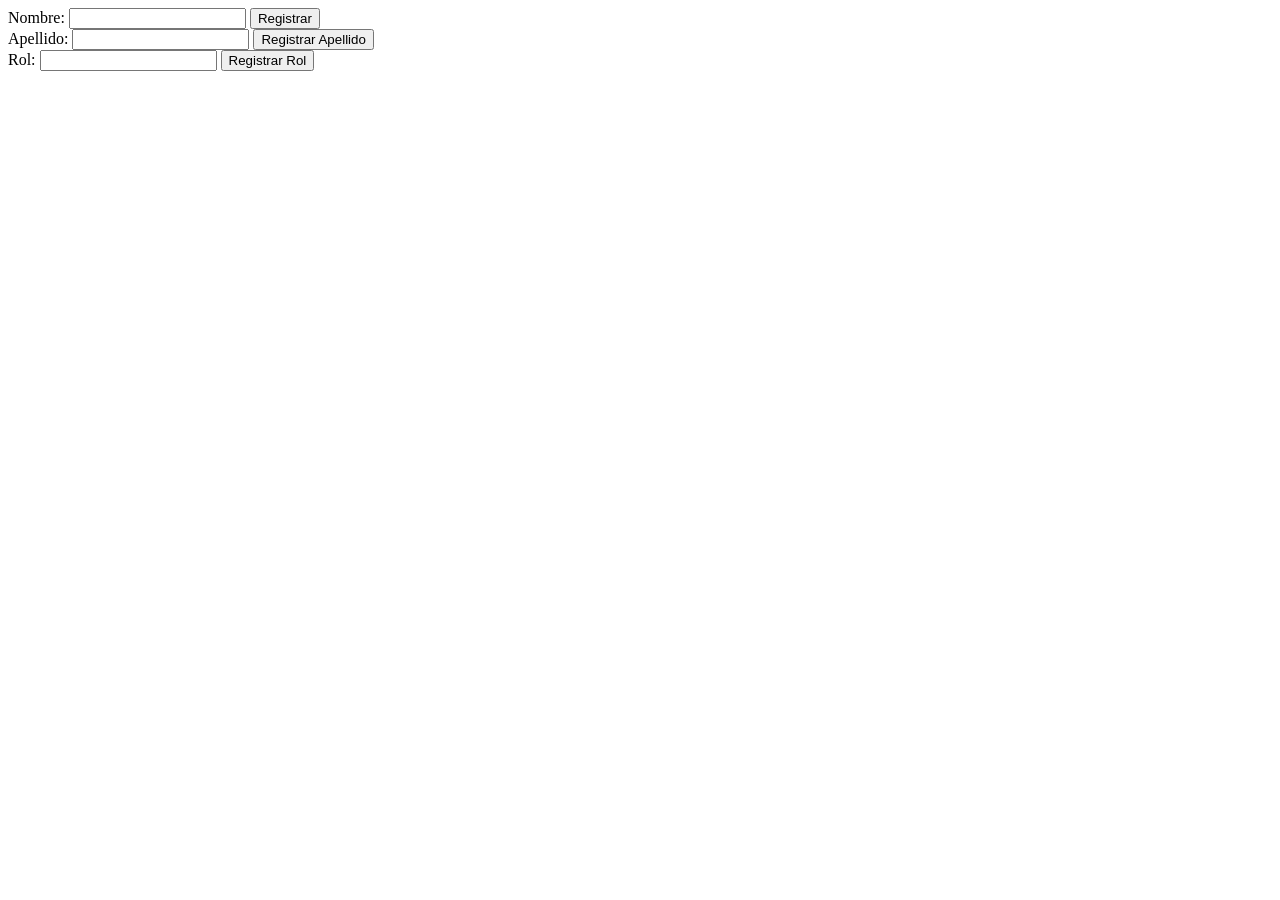
==== CLASE 14.07.2026/Actividad manejo del LocalStorage/index.html @ 0611e36c "Add files via upload" ====
<!DOCTYPE html>
<html lang="en">
<head>
    <meta charset="UTF-8">
    <meta name="viewport" content="width=device-width, initial-scale=1.0">
    <title>Registro de Clientes</title>
    <script type="module" src="./controlador.js"></script>
</head>
<body>
    <div>
        <div>Nombre:
        <input type="text" id="nombre">
        <button id="boton_registrar">Registrar</button>
        </div>
        
        <div>Apellido:
        <input type="text" id="apellido">
        <button id="boton_registrarApellido">Registrar Apellido</button>
        </div>
        
        <div>Rol:
        <input type="text" id="rol">
        <button id="boton_registrarRol">Registrar Rol</button>
        </div>
    </div>
</body>
</html>

<!-- metodos para manipular el localStorage
setItem(key, value)
getItem(key) -->


<!-- que estructura de datos que se almacena en el localStorage

respuesta: JSON -->
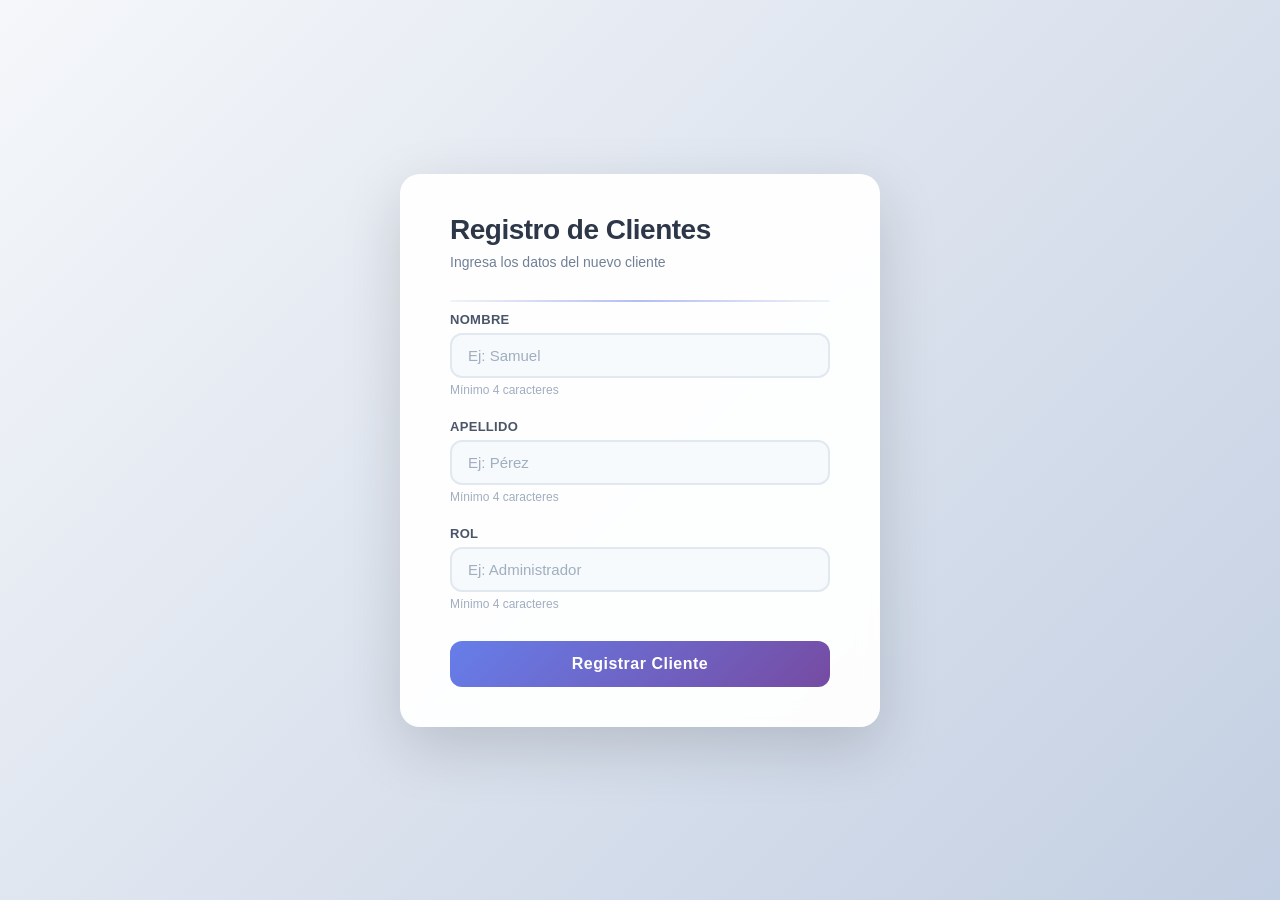
==== commit 225d82de: "Add files via upload" ====
--- a/CLASE 14.07.2026/Actividad manejo del LocalStorage/index.html
+++ b/CLASE 14.07.2026/Actividad manejo del LocalStorage/index.html
@@ -4,24 +4,35 @@
     <meta charset="UTF-8">
     <meta name="viewport" content="width=device-width, initial-scale=1.0">
     <title>Registro de Clientes</title>
+    <link rel="stylesheet" href="styles.css">
     <script type="module" src="./controlador.js"></script>
 </head>
 <body>
-    <div>
-        <div>Nombre:
-        <input type="text" id="nombre">
-        <button id="boton_registrar">Registrar</button>
+    <div class="container">
+        <h1>Registro de Clientes</h1>
+        <p class="subtitle">Ingresa los datos del nuevo cliente</p>
+        
+        <div class="divider"></div>
+
+        <div class="form-group">
+            <label for="nombre">Nombre</label>
+            <input type="text" id="nombre" placeholder="Ej: Samuel" autocomplete="off">
+            <p class="hint">Mínimo 4 caracteres</p>
         </div>
         
-        <div>Apellido:
-        <input type="text" id="apellido">
-        <button id="boton_registrarApellido">Registrar Apellido</button>
+        <div class="form-group">
+            <label for="apellido">Apellido</label>
+            <input type="text" id="apellido" placeholder="Ej: Pérez" autocomplete="off">
+            <p class="hint">Mínimo 4 caracteres</p>
         </div>
         
-        <div>Rol:
-        <input type="text" id="rol">
-        <button id="boton_registrarRol">Registrar Rol</button>
+        <div class="form-group">
+            <label for="rol">Rol</label>
+            <input type="text" id="rol" placeholder="Ej: Administrador" autocomplete="off">
+            <p class="hint">Mínimo 4 caracteres</p>
         </div>
+
+        <button id="boton_registrar" class="btn-registrar">Registrar Cliente</button>
     </div>
 </body>
 </html>
--- a/CLASE 14.07.2026/Actividad manejo del LocalStorage/styles.css
+++ b/CLASE 14.07.2026/Actividad manejo del LocalStorage/styles.css
@@ -0,0 +1,189 @@
+/* Reset y estilos base */
+* {
+    margin: 0;
+    padding: 0;
+    box-sizing: border-box;
+}
+
+body {
+    font-family: 'Segoe UI', Tahoma, Geneva, Verdana, sans-serif;
+    background: linear-gradient(135deg, #f5f7fa 0%, #c3cfe2 100%);
+    min-height: 100vh;
+    display: flex;
+    justify-content: center;
+    align-items: center;
+    padding: 20px;
+}
+
+/* Contenedor principal */
+.container {
+    background: rgba(255, 255, 255, 0.95);
+    backdrop-filter: blur(10px);
+    border-radius: 20px;
+    padding: 40px 50px;
+    width: 100%;
+    max-width: 480px;
+    box-shadow: 0 20px 60px rgba(0, 0, 0, 0.15);
+    transition: transform 0.3s ease;
+}
+
+.container:hover {
+    transform: translateY(-5px);
+}
+
+/* Título */
+h1 {
+    font-size: 28px;
+    font-weight: 700;
+    color: #2d3748;
+    margin-bottom: 8px;
+    letter-spacing: -0.5px;
+}
+
+.subtitle {
+    color: #718096;
+    font-size: 14px;
+    margin-bottom: 30px;
+    font-weight: 400;
+}
+
+/* Grupo de campos */
+.form-group {
+    margin-bottom: 22px;
+}
+
+.form-group label {
+    display: block;
+    font-size: 13px;
+    font-weight: 600;
+    color: #4a5568;
+    margin-bottom: 6px;
+    letter-spacing: 0.3px;
+    text-transform: uppercase;
+}
+
+.form-group input {
+    width: 100%;
+    padding: 12px 16px;
+    font-size: 15px;
+    font-family: 'Segoe UI', Tahoma, Geneva, Verdana, sans-serif;
+    border: 2px solid #e2e8f0;
+    border-radius: 12px;
+    background: #f7fafc;
+    transition: all 0.3s ease;
+    color: #2d3748;
+    outline: none;
+}
+
+.form-group input:focus {
+    border-color: #667eea;
+    background: #ffffff;
+    box-shadow: 0 0 0 4px rgba(102, 126, 234, 0.15);
+}
+
+.form-group input::placeholder {
+    color: #a0aec0;
+    font-weight: 300;
+}
+
+/* Botón */
+.btn-registrar {
+    width: 100%;
+    padding: 14px 20px;
+    font-size: 16px;
+    font-weight: 600;
+    font-family: 'Segoe UI', Tahoma, Geneva, Verdana, sans-serif;
+    color: #ffffff;
+    background: linear-gradient(135deg, #667eea 0%, #764ba2 100%);
+    border: none;
+    border-radius: 12px;
+    cursor: pointer;
+    transition: all 0.3s ease;
+    letter-spacing: 0.5px;
+    margin-top: 8px;
+    position: relative;
+    overflow: hidden;
+}
+
+.btn-registrar:hover {
+    transform: translateY(-2px);
+    box-shadow: 0 10px 30px rgba(102, 126, 234, 0.4);
+}
+
+.btn-registrar:active {
+    transform: translateY(0px);
+    box-shadow: 0 5px 15px rgba(102, 126, 234, 0.3);
+}
+
+.btn-registrar::after {
+    content: '';
+    position: absolute;
+    top: 50%;
+    left: 50%;
+    width: 0;
+    height: 0;
+    background: rgba(255, 255, 255, 0.2);
+    border-radius: 50%;
+    transform: translate(-50%, -50%);
+    transition: width 0.6s, height 0.6s;
+}
+
+.btn-registrar:hover::after {
+    width: 300px;
+    height: 300px;
+}
+
+/* Separador decorativo */
+.divider {
+    height: 2px;
+    background: linear-gradient(to right, #e2e8f0, #667eea, #e2e8f0);
+    margin: 25px 0 10px 0;
+    border-radius: 2px;
+    opacity: 0.5;
+}
+
+/* Mensajes de ayuda */
+.hint {
+    font-size: 12px;
+    color: #a0aec0;
+    margin-top: 5px;
+    font-weight: 300;
+}
+
+/* Responsive */
+@media (max-width: 520px) {
+    .container {
+        padding: 30px 24px;
+        border-radius: 16px;
+    }
+
+    h1 {
+        font-size: 24px;
+    }
+
+    .form-group input {
+        padding: 10px 14px;
+        font-size: 14px;
+    }
+
+    .btn-registrar {
+        padding: 12px 16px;
+        font-size: 15px;
+    }
+}
+
+/* Animación de entrada */
+@keyframes fadeInUp {
+    from {
+        opacity: 0;
+        transform: translateY(30px);
+    }
+    to {
+        opacity: 1;
+        transform: translateY(0);
+    }
+}
+
+.container {
+    animation: fadeInUp 0.6s ease-out;
+}
